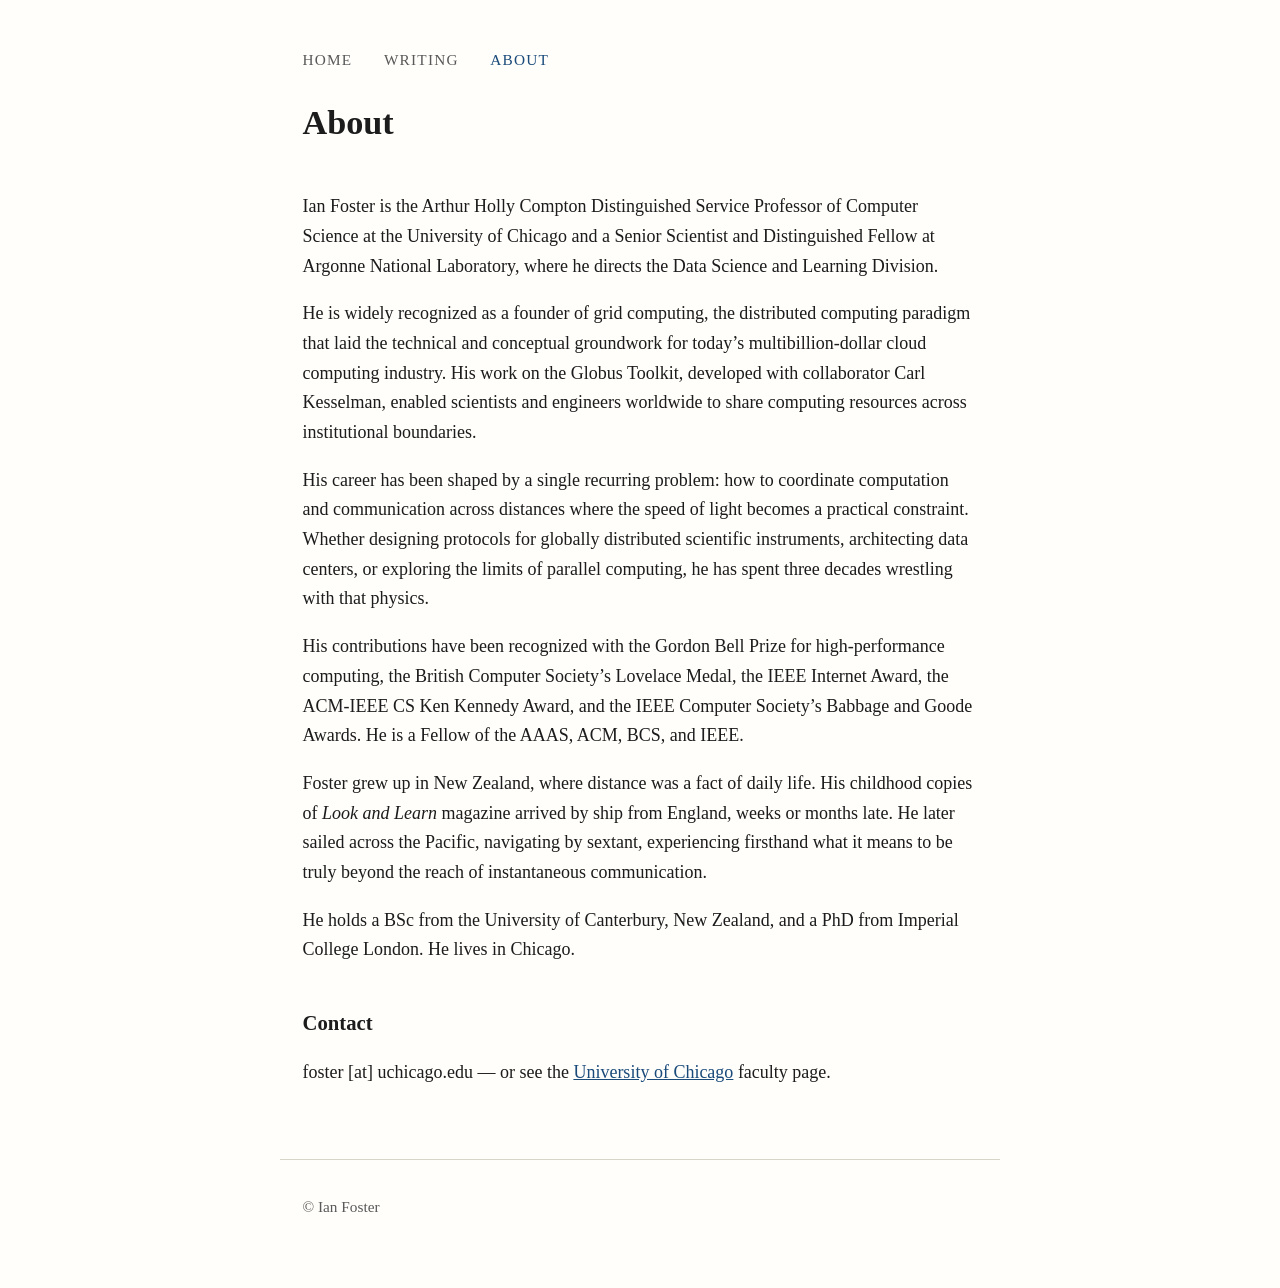
==== about/index.html @ e21b47a4 "ianfoster.org v1" ====
<!DOCTYPE html>
<html lang="en">
<head>
<meta charset="utf-8">
<meta name="viewport" content="width=device-width, initial-scale=1">
<title>About — Ian Foster</title>
<meta name="description" content="About Ian Foster: computer scientist, author, founder of grid computing.">
<link rel="stylesheet" href="/style.css">
</head>
<body>
<header class="site">
<nav>
<a href="/">Home</a>
<a href="/writing/">Writing</a>
<a href="/about/" class="here">About</a>
</nav>
<h1>About</h1>
</header>
<main>
<p>Ian Foster is the Arthur Holly Compton Distinguished Service Professor of
Computer Science at the University of Chicago and a Senior Scientist and
Distinguished Fellow at Argonne National Laboratory, where he directs the
Data Science and Learning Division.</p>

<p>He is widely recognized as a founder of grid computing, the distributed
computing paradigm that laid the technical and conceptual groundwork for
today&rsquo;s multibillion-dollar cloud computing industry. His work on the
Globus Toolkit, developed with collaborator Carl Kesselman, enabled
scientists and engineers worldwide to share computing resources across
institutional boundaries.</p>

<p>His career has been shaped by a single recurring problem: how to
coordinate computation and communication across distances where the speed of
light becomes a practical constraint. Whether designing protocols for
globally distributed scientific instruments, architecting data centers, or
exploring the limits of parallel computing, he has spent three decades
wrestling with that physics.</p>

<p>His contributions have been recognized with the Gordon Bell Prize for
high-performance computing, the British Computer Society&rsquo;s Lovelace
Medal, the IEEE Internet Award, the ACM-IEEE CS Ken Kennedy Award, and the
IEEE Computer Society&rsquo;s Babbage and Goode Awards. He is a Fellow of the
AAAS, ACM, BCS, and IEEE.</p>

<p>Foster grew up in New Zealand, where distance was a fact of daily life.
His childhood copies of <em>Look and Learn</em> magazine arrived by ship from
England, weeks or months late. He later sailed across the Pacific, navigating
by sextant, experiencing firsthand what it means to be truly beyond the reach
of instantaneous communication.</p>

<p>He holds a BSc from the University of Canterbury, New Zealand, and a PhD
from Imperial College London. He lives in Chicago.</p>

<h2>Contact</h2>
<p>foster&nbsp;[at]&nbsp;uchicago.edu &mdash; or see the
<a href="https://cs.uchicago.edu/people/ian-foster/">University of Chicago</a>
faculty page.</p>
</main>
<footer class="site">
<p>&copy; Ian Foster</p>
</footer>
</body>
</html>
---- style.css ----
/* ianfoster.org — one stylesheet, no frameworks, no JavaScript. */

:root {
  --text: #1c1c1c;
  --muted: #595959;
  --accent: #1a4a7a;
  --bg: #fffefb;
  --rule: #d9d4c8;
}

* { box-sizing: border-box; }

html { font-size: 112.5%; } /* 18px base */

body {
  margin: 0;
  font-family: Charter, Georgia, 'Times New Roman', serif;
  line-height: 1.65;
  color: var(--text);
  background: var(--bg);
}

main, header.site, footer.site {
  max-width: 40rem;
  margin: 0 auto;
  padding: 0 1.25rem;
}

header.site {
  padding-top: 2.5rem;
  padding-bottom: 1.5rem;
}

nav a {
  margin-right: 1.5rem;
  text-decoration: none;
  color: var(--muted);
  font-size: 0.85rem;
  letter-spacing: 0.08em;
  text-transform: uppercase;
}

nav a:hover, nav a.here { color: var(--accent); }

h1 {
  font-size: 1.9rem;
  font-weight: 600;
  line-height: 1.2;
  margin: 1.5rem 0 0.25rem;
}

h2 {
  font-size: 1.15rem;
  font-weight: 600;
  margin: 2.25rem 0 0.5rem;
}

p.subtitle {
  color: var(--muted);
  font-size: 1.05rem;
  margin-top: 0;
}

a { color: var(--accent); }

ul.works { list-style: none; padding: 0; }
ul.works li { margin-bottom: 0.9rem; }
.where { color: var(--muted); }

footer.site {
  margin-top: 4rem;
  padding-top: 1rem;
  padding-bottom: 3rem;
  border-top: 1px solid var(--rule);
  color: var(--muted);
  font-size: 0.85rem;
}
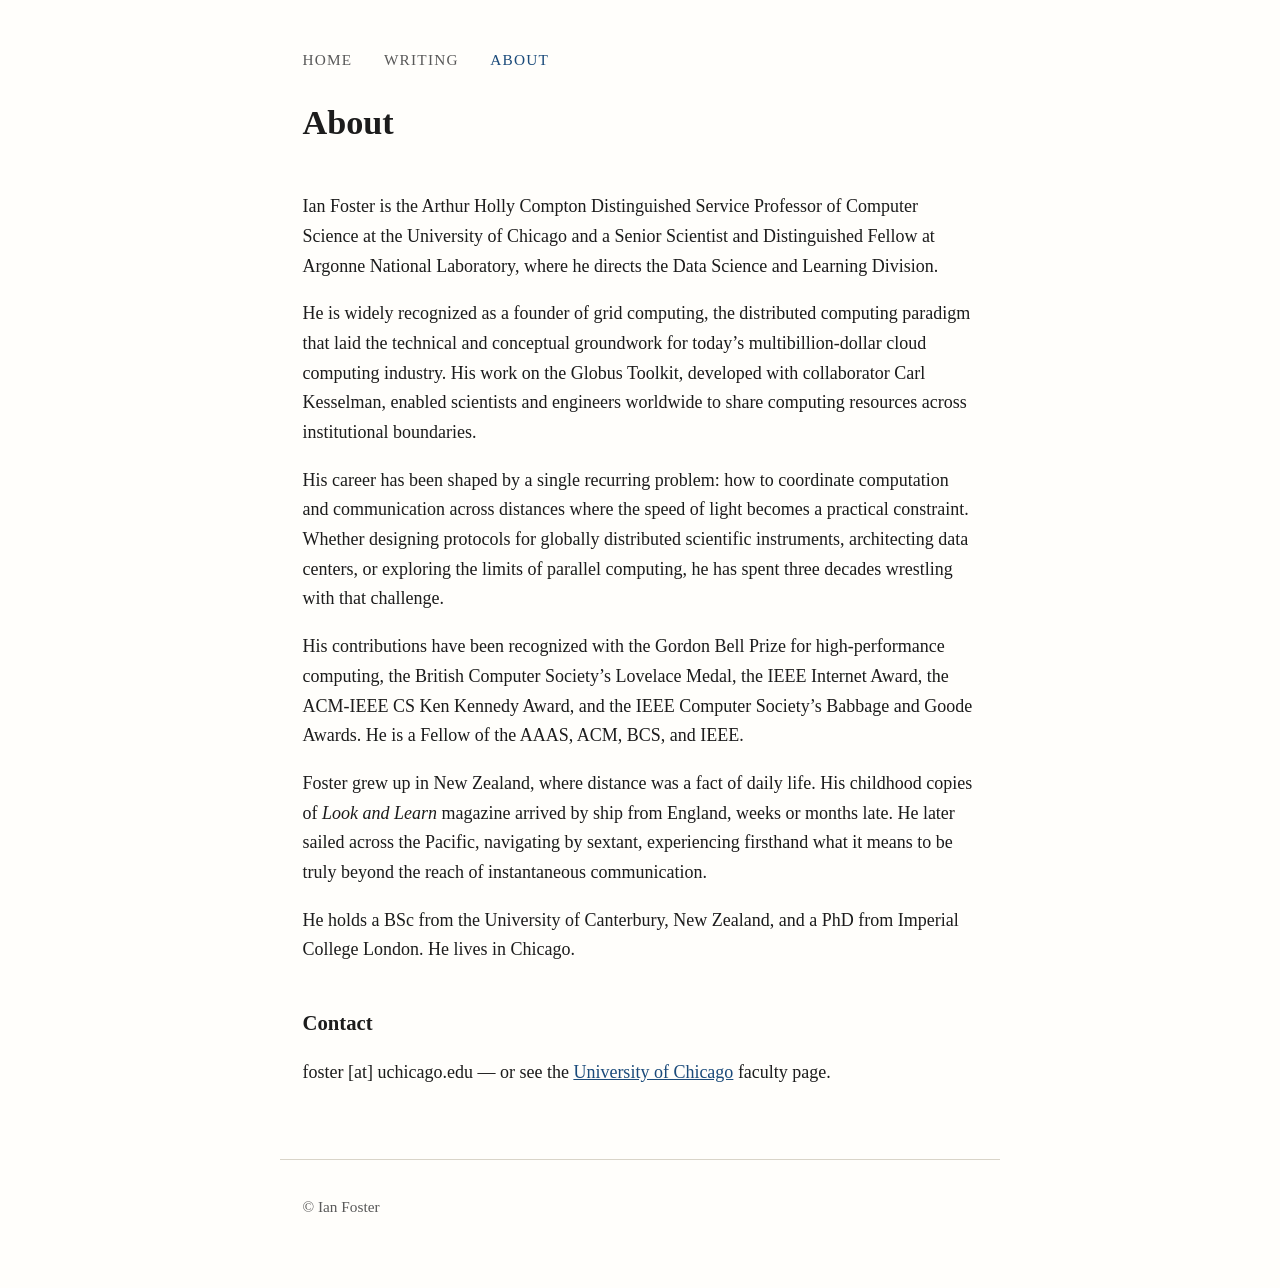
==== commit b14c2ac1: "About: wording edit" ====
--- a/about/index.html
+++ b/about/index.html
@@ -34,7 +34,7 @@
 light becomes a practical constraint. Whether designing protocols for
 globally distributed scientific instruments, architecting data centers, or
 exploring the limits of parallel computing, he has spent three decades
-wrestling with that physics.</p>
+wrestling with that challenge.</p>
 
 <p>His contributions have been recognized with the Gordon Bell Prize for
 high-performance computing, the British Computer Society&rsquo;s Lovelace
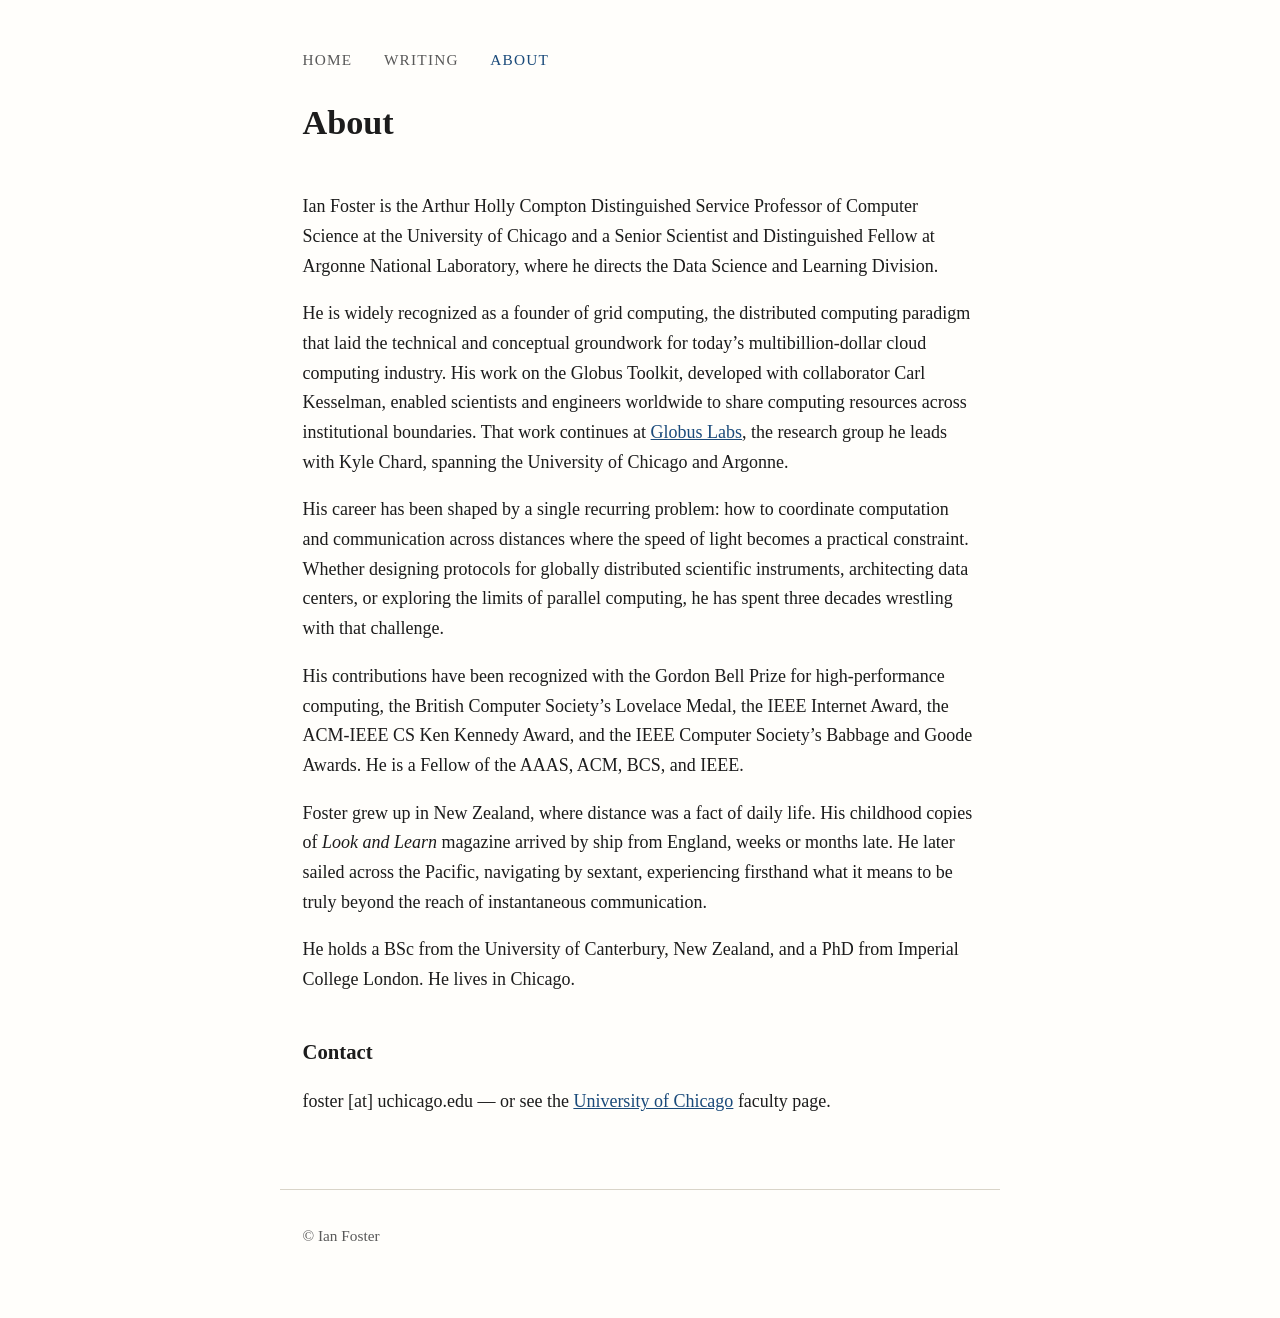
==== commit 4f5e8577: "About: mention Globus Labs" ====
--- a/about/index.html
+++ b/about/index.html
@@ -27,7 +27,9 @@
 today&rsquo;s multibillion-dollar cloud computing industry. His work on the
 Globus Toolkit, developed with collaborator Carl Kesselman, enabled
 scientists and engineers worldwide to share computing resources across
-institutional boundaries.</p>
+institutional boundaries. That work continues at
+<a href="https://labs.globus.org/">Globus Labs</a>, the research group he
+leads with Kyle Chard, spanning the University of Chicago and Argonne.</p>
 
 <p>His career has been shaped by a single recurring problem: how to
 coordinate computation and communication across distances where the speed of
